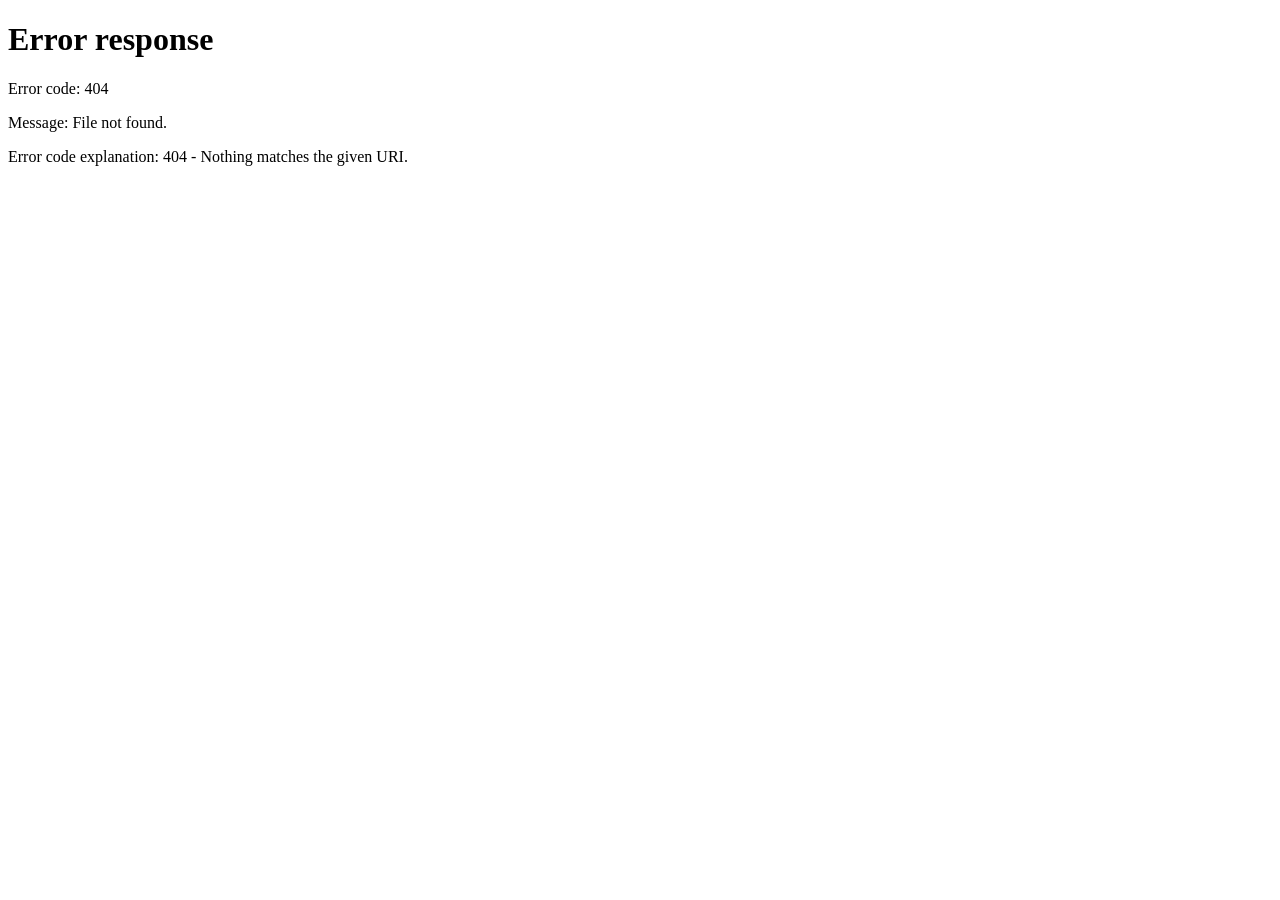
==== index.html @ 6281a0e8 "Añade el panel cliente con tema claro y checklist" ====
<!DOCTYPE html>
<html lang="es" data-theme="light">
<head>
<meta charset="utf-8" />
<meta name="viewport" content="width=device-width, initial-scale=1" />
<title>InkaTraces · Avances</title>
<meta name="description" content="Panel de visibilidad InkaTraces: SEO, GEO y medición en Google." />
<meta name="robots" content="noindex,nofollow" />
<link rel="preconnect" href="https://fonts.googleapis.com" />
<link rel="preconnect" href="https://fonts.gstatic.com" crossorigin />
<link href="https://fonts.googleapis.com/css2?family=Cormorant+Garamond:wght@500;600;700&family=Public+Sans:wght@400;500;600;700&display=swap" rel="stylesheet" />
</head>
<body>
<p>Cargando panel…</p>
<p><a href="https://inkatraces.com/">inkatraces.com</a></p>
<script>location.replace('./app.html')</script>
</body>
</html>
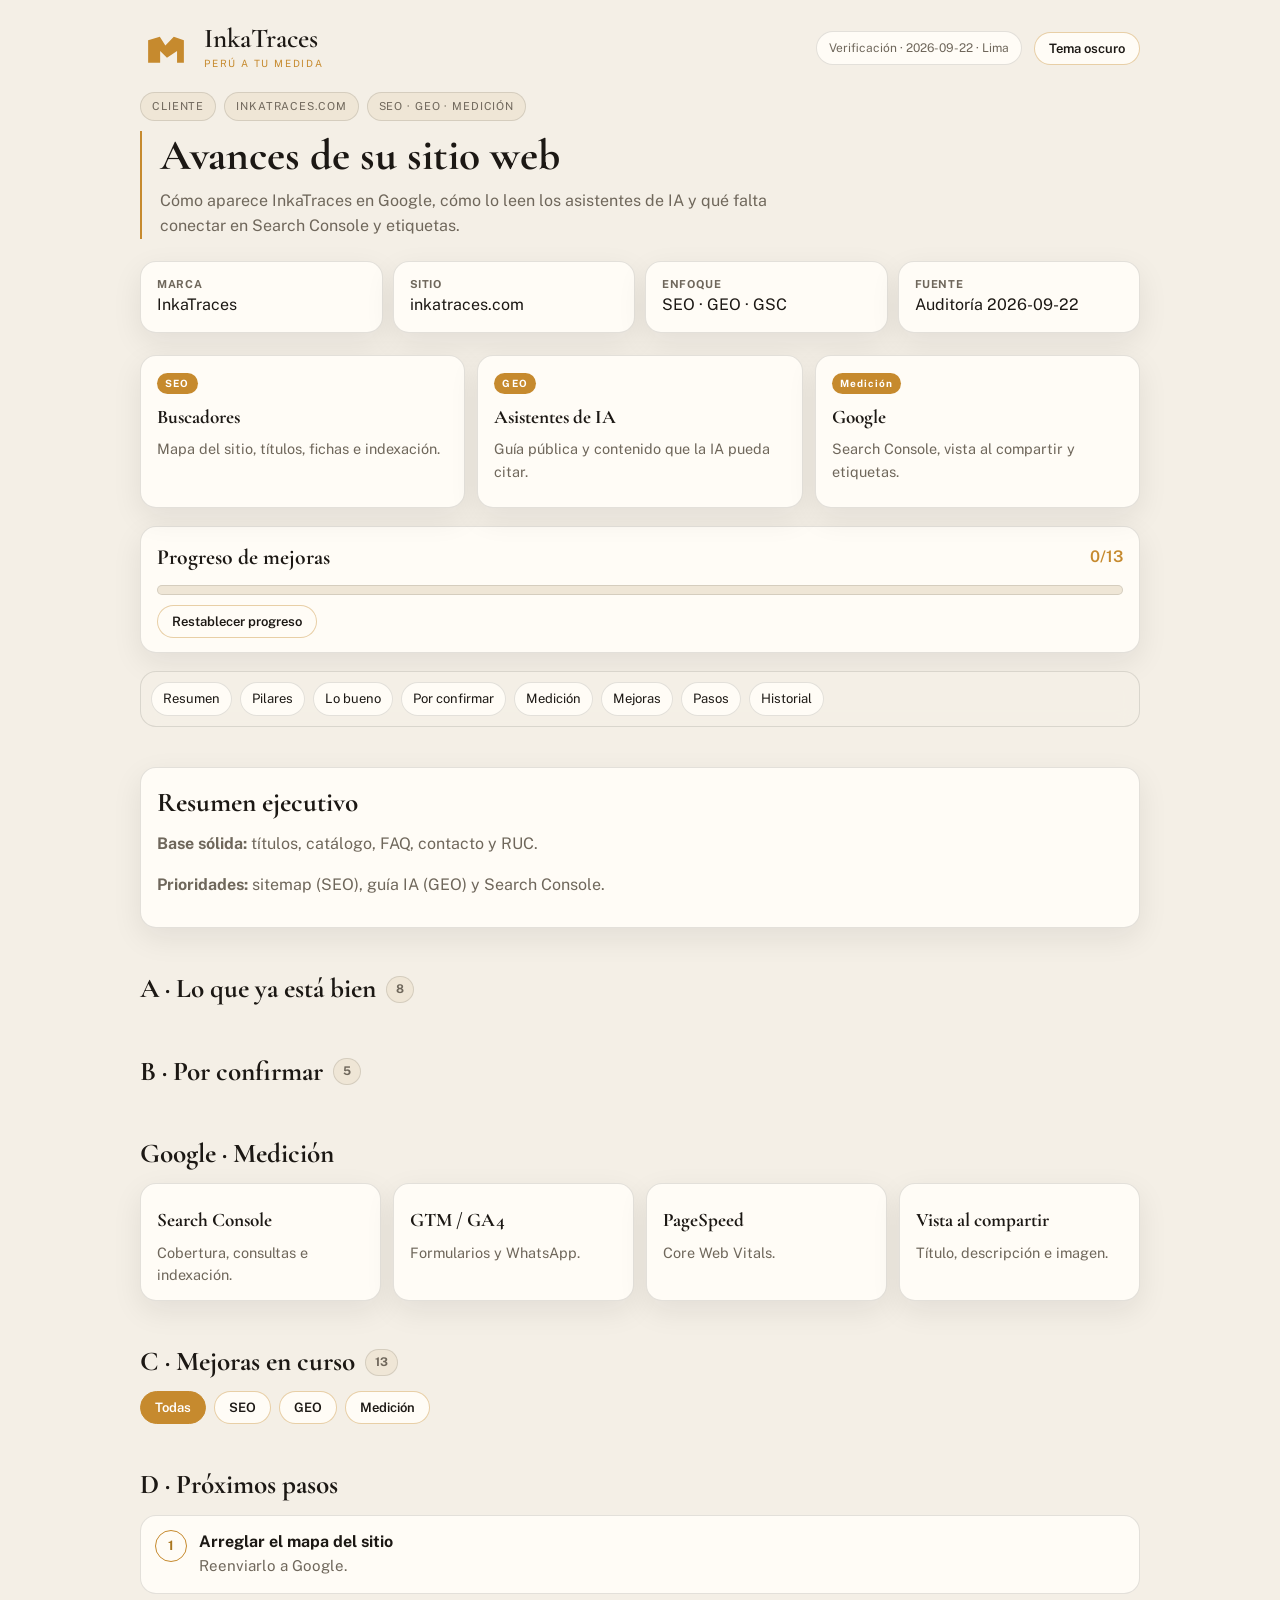
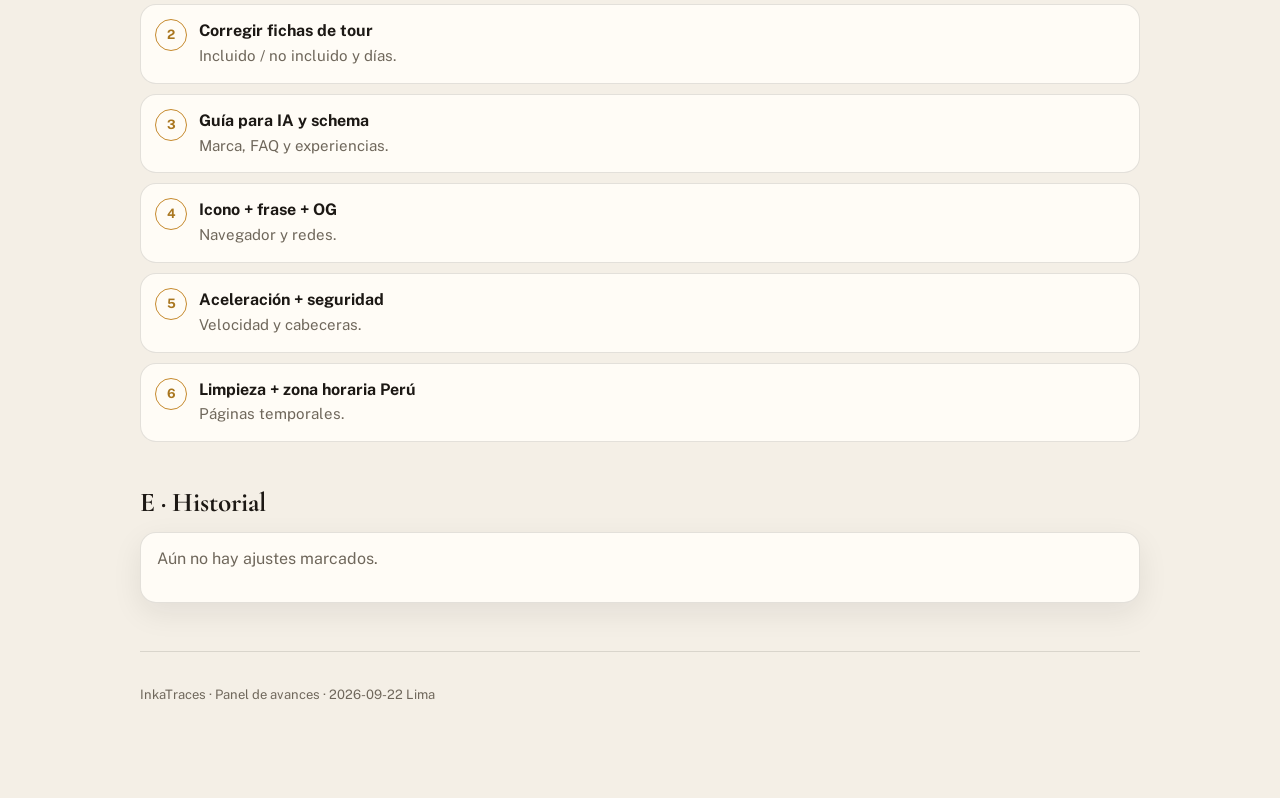
==== commit 32028428: "Index del panel con CSS/JS externos" ====
--- a/index.html
+++ b/index.html
@@ -9,10 +9,84 @@
 <link rel="preconnect" href="https://fonts.googleapis.com" />
 <link rel="preconnect" href="https://fonts.gstatic.com" crossorigin />
 <link href="https://fonts.googleapis.com/css2?family=Cormorant+Garamond:wght@500;600;700&family=Public+Sans:wght@400;500;600;700&display=swap" rel="stylesheet" />
+<link rel="stylesheet" href="styles.css" />
+<script>(function(){try{var t=localStorage.getItem('inkatraces-panel-theme');if(t==='dark'||t==='light')document.documentElement.setAttribute('data-theme',t);}catch(e){}})();</script>
 </head>
 <body>
-<p>Cargando panel…</p>
-<p><a href="https://inkatraces.com/">inkatraces.com</a></p>
-<script>location.replace('./app.html')</script>
-</body>
-</html>+<div class="wrap">
+<header>
+  <div class="row" style="margin-bottom:18px">
+    <a class="brand" href="https://inkatraces.com/" target="_blank" rel="noopener">
+      <svg class="mark" viewBox="0 0 64 64" aria-hidden="true"><path fill="var(--gold)" d="M10 50V22.4L24.4 18l6.8 10.8L41.6 18 54 22.4V50H45.6V35.6L33.2 44l-8.4-8.4V50H10z"/></svg>
+      <span><b>InkaTraces</b><em>Perú a tu medida</em></span>
+    </a>
+    <div class="row">
+      <span class="pill">Verificación · 2026-09-22 · Lima</span>
+      <button type="button" class="btn" id="btn-theme">Tema oscuro</button>
+    </div>
+  </div>
+  <div class="chips"><span class="chip">Cliente</span><span class="chip">inkatraces.com</span><span class="chip">SEO · GEO · Medición</span></div>
+  <div class="rule">
+    <h1>Avances de su sitio web</h1>
+    <p class="lead">Cómo aparece InkaTraces en Google, cómo lo leen los asistentes de IA y qué falta conectar en Search Console y etiquetas.</p>
+  </div>
+  <div class="meta">
+    <div class="card"><strong>Marca</strong>InkaTraces</div>
+    <div class="card"><strong>Sitio</strong>inkatraces.com</div>
+    <div class="card"><strong>Enfoque</strong>SEO · GEO · GSC</div>
+    <div class="card"><strong>Fuente</strong>Auditoría 2026-09-22</div>
+  </div>
+  <div class="pillars" id="pilares">
+    <article class="card"><kbd>SEO</kbd><h2>Buscadores</h2><p>Mapa del sitio, títulos, fichas e indexación.</p><p class="lead" id="c-seo" style="margin-top:10px;font-weight:600;color:var(--gold)"></p></article>
+    <article class="card"><kbd>GEO</kbd><h2>Asistentes de IA</h2><p>Guía pública y contenido que la IA pueda citar.</p><p class="lead" id="c-geo" style="margin-top:10px;font-weight:600;color:var(--gold)"></p></article>
+    <article class="card"><kbd>Medición</kbd><h2>Google</h2><p>Search Console, vista al compartir y etiquetas.</p><p class="lead" id="c-measure" style="margin-top:10px;font-weight:600;color:var(--gold)"></p></article>
+  </div>
+  <div class="progress">
+    <div class="row"><h2>Progreso de mejoras</h2><span style="color:var(--gold);font-weight:600"><span id="progress-num">0</span>/13</span></div>
+    <div class="bar" id="progress-bar"><i id="progress-fill"></i></div>
+    <div class="row" style="margin-top:10px"><button type="button" class="btn" id="btn-reset">Restablecer progreso</button></div>
+  </div>
+</header>
+<nav class="toc">
+  <a href="#resumen">Resumen</a><a href="#pilares">Pilares</a><a href="#bien">Lo bueno</a>
+  <a href="#confirmar">Por confirmar</a><a href="#medicion">Medición</a>
+  <a href="#mejoras">Mejoras</a><a href="#proximos">Pasos</a><a href="#historial">Historial</a>
+</nav>
+<section id="resumen" class="exec">
+  <h2 class="sec">Resumen ejecutivo</h2>
+  <p class="intro"><strong>Base sólida:</strong> títulos, catálogo, FAQ, contacto y RUC.</p>
+  <p class="intro"><strong>Prioridades:</strong> sitemap (SEO), guía IA (GEO) y Search Console.</p>
+</section>
+<section id="bien"><h2 class="sec">A · Lo que ya está bien <span class="count">8</span></h2><div id="done-list"></div></section>
+<section id="confirmar"><h2 class="sec">B · Por confirmar <span class="count">5</span></h2><div id="confirm-list"></div></section>
+<section id="medicion"><h2 class="sec">Google · Medición</h2>
+<div class="pillars" style="grid-template-columns:repeat(auto-fit,minmax(220px,1fr))">
+<article class="card"><h2>Search Console</h2><p>Cobertura, consultas e indexación.</p></article>
+<article class="card"><h2>GTM / GA4</h2><p>Formularios y WhatsApp.</p></article>
+<article class="card"><h2>PageSpeed</h2><p>Core Web Vitals.</p></article>
+<article class="card"><h2>Vista al compartir</h2><p>Título, descripción e imagen.</p></article>
+</div></section>
+<section id="mejoras"><h2 class="sec">C · Mejoras en curso <span class="count">13</span></h2>
+<div class="filters">
+<button class="btn gold" data-filter="all">Todas</button>
+<button class="btn" data-filter="seo">SEO</button>
+<button class="btn" data-filter="geo">GEO</button>
+<button class="btn" data-filter="measure">Medición</button>
+</div>
+<div id="improve-list"></div></section>
+<section id="proximos"><h2 class="sec">D · Próximos pasos</h2>
+<ol class="steps">
+<li><strong>Arreglar el mapa del sitio</strong><span>Reenviarlo a Google.</span></li>
+<li><strong>Corregir fichas de tour</strong><span>Incluido / no incluido y días.</span></li>
+<li><strong>Guía para IA y schema</strong><span>Marca, FAQ y experiencias.</span></li>
+<li><strong>Icono + frase + OG</strong><span>Navegador y redes.</span></li>
+<li><strong>Aceleración + seguridad</strong><span>Velocidad y cabeceras.</span></li>
+<li><strong>Limpieza + zona horaria Perú</strong><span>Páginas temporales.</span></li>
+</ol></section>
+<section id="historial"><h2 class="sec">E · Historial</h2>
+<div class="hist"><p id="history-empty" class="intro">Aún no hay ajustes marcados.</p><ol id="history-list"></ol></div>
+</section>
+<footer><p>InkaTraces · Panel de avances · 2026-09-22 Lima</p></footer>
+</div>
+<script src="app.js"></script>
+</body></html>
--- a/styles.css
+++ b/styles.css
@@ -0,0 +1 @@
+:root{--gold:#C68A2E;--gold-deep:#A9761F;--ok:#3F8F4A;--bg:#F4EFE6;--surface:#FFFCF6;--chip:#EFE6D6;--fg:#1C1814;--muted:#6F675B;--line:rgba(28,24,20,.12);--line-strong:rgba(198,138,46,.4);--shadow:0 10px 30px rgba(28,24,20,.08);--radius:16px;--display:"Cormorant Garamond",Georgia,serif;--ui:"Public Sans",system-ui,sans-serif;color-scheme:light}html[data-theme="dark"]{--bg:#12100D;--surface:#1B1713;--chip:#241F1A;--fg:#F6F0E1;--muted:#B3A890;--gold:#D9A441;--gold-deep:#C68A2E;--ok:#7CB87A;--line:rgba(217,164,65,.18);--line-strong:rgba(217,164,65,.4);--shadow:0 12px 36px rgba(0,0,0,.35);color-scheme:dark}*{box-sizing:border-box}html{scroll-behavior:smooth}body{margin:0;font-family:var(--ui);background:var(--bg);color:var(--fg);line-height:1.55;min-height:100vh}a{color:var(--gold-deep)}.wrap{max-width:1040px;margin:0 auto;padding:22px 20px 80px}.row{display:flex;flex-wrap:wrap;align-items:center;justify-content:space-between;gap:12px}.brand{display:flex;align-items:center;gap:12px;text-decoration:none;color:inherit}.mark{width:52px;height:52px}.brand b{display:block;font-family:var(--display);font-size:1.7rem;font-weight:600;line-height:1}.brand em{display:block;margin-top:4px;font-style:normal;font-size:10px;letter-spacing:.18em;text-transform:uppercase;color:var(--gold)}.pill{border:1px solid var(--line);background:var(--surface);border-radius:999px;padding:7px 12px;font-size:12px;color:var(--muted)}button{font-family:var(--ui);cursor:pointer}.btn{border:1px solid var(--line-strong);background:var(--surface);color:var(--fg);border-radius:999px;padding:8px 14px;font-size:13px;font-weight:600}.btn.gold{background:var(--gold);border-color:var(--gold);color:#fff}.chips{display:flex;flex-wrap:wrap;gap:8px;margin:16px 0 10px}.chip{font-size:11px;letter-spacing:.08em;text-transform:uppercase;color:var(--muted);background:var(--chip);border:1px solid var(--line);padding:5px 11px;border-radius:999px}h1{font-family:var(--display);font-size:clamp(1.9rem,4vw,2.7rem);line-height:1.12;margin:0 0 10px}.rule{border-left:2px solid var(--gold);padding-left:18px}.lead{color:var(--muted);max-width:64ch;margin:0}.meta{display:grid;grid-template-columns:repeat(auto-fit,minmax(160px,1fr));gap:10px;margin:22px 0}.card,.item,.exec,.progress,.hist{background:var(--surface);border:1px solid var(--line);border-radius:var(--radius);padding:14px 16px;box-shadow:var(--shadow)}.meta strong{display:block;font-size:11px;letter-spacing:.06em;text-transform:uppercase;color:var(--muted)}.pillars{display:grid;grid-template-columns:repeat(3,1fr);gap:12px;margin:8px 0 18px}.pillars article kbd{display:inline-block;font-family:var(--ui);font-size:10px;font-weight:700;letter-spacing:.12em;color:#fff;background:var(--gold);border-radius:999px;padding:3px 8px}.pillars h2{font-family:var(--display);font-size:1.2rem;margin:8px 0 6px}.pillars p{margin:0;color:var(--muted);font-size:.9rem}.progress h2{font-family:var(--display);margin:0;font-size:1.35rem}.bar{height:10px;border-radius:999px;background:var(--chip);border:1px solid var(--line);overflow:hidden;margin:10px 0}.bar>i{display:block;height:100%;width:0;background:var(--gold);transition:width .25s ease}nav.toc{position:sticky;top:0;z-index:20;background:color-mix(in srgb,var(--bg) 88%,transparent);backdrop-filter:blur(10px);border:1px solid var(--line);border-radius:var(--radius);padding:10px;margin:18px 0 26px;display:flex;flex-wrap:wrap;gap:8px}nav.toc a{text-decoration:none;color:var(--fg);background:var(--surface);border:1px solid var(--line);padding:6px 11px;border-radius:999px;font-size:13px}section{margin:40px 0;scroll-margin-top:72px}h2.sec{font-family:var(--display);font-size:1.7rem;margin:0 0 8px;display:flex;gap:10px;align-items:center;flex-wrap:wrap}.count{font-family:var(--ui);font-size:12px;color:var(--muted);background:var(--chip);border:1px solid var(--line);padding:3px 9px;border-radius:999px}.intro{color:var(--muted);margin:0 0 16px;max-width:70ch}.item{margin-bottom:10px;border-left:3px solid var(--gold)}.item.ok{border-left-color:var(--ok)}.item.done{background:color-mix(in srgb,var(--gold) 10%,var(--surface))}.item.done .t{text-decoration:line-through;opacity:.7}.head{display:flex;justify-content:space-between;gap:8px;flex-wrap:wrap;margin-bottom:6px}.t{font-weight:600;margin:0}.item p{margin:0;color:var(--muted);font-size:.94rem}.tag{font-size:11px;font-weight:600;padding:3px 9px;border-radius:999px;border:1px solid var(--line)}.okt{color:var(--ok);background:color-mix(in srgb,var(--ok) 12%,transparent)}.wait{color:var(--gold-deep);background:color-mix(in srgb,var(--gold) 12%,transparent)}label.check{display:flex;gap:12px;cursor:pointer}label.check input{margin-top:4px;accent-color:var(--gold);width:18px;height:18px}.filters{display:flex;flex-wrap:wrap;gap:8px;margin:0 0 16px}.steps{list-style:none;padding:0;margin:0;counter-reset:s}.steps li{position:relative;background:var(--surface);border:1px solid var(--line);border-radius:var(--radius);padding:14px 16px 14px 58px;margin-bottom:10px}.steps li:before{counter-increment:s;content:counter(s);position:absolute;left:14px;top:14px;width:30px;height:30px;border-radius:50%;border:1px solid var(--gold);color:var(--gold-deep);display:flex;align-items:center;justify-content:center;font-weight:700;font-size:13px}.steps strong{display:block}.steps span{color:var(--muted);font-size:.94rem}.hist li{display:flex;flex-wrap:wrap;gap:8px 14px;padding:10px 0;border-bottom:1px solid var(--line)}.hist time{color:var(--gold);font-size:12px;font-weight:600}footer{margin-top:48px;padding-top:20px;border-top:1px solid var(--line);color:var(--muted);font-size:13px}@media(max-width:720px){.pillars{grid-template-columns:1fr}}
